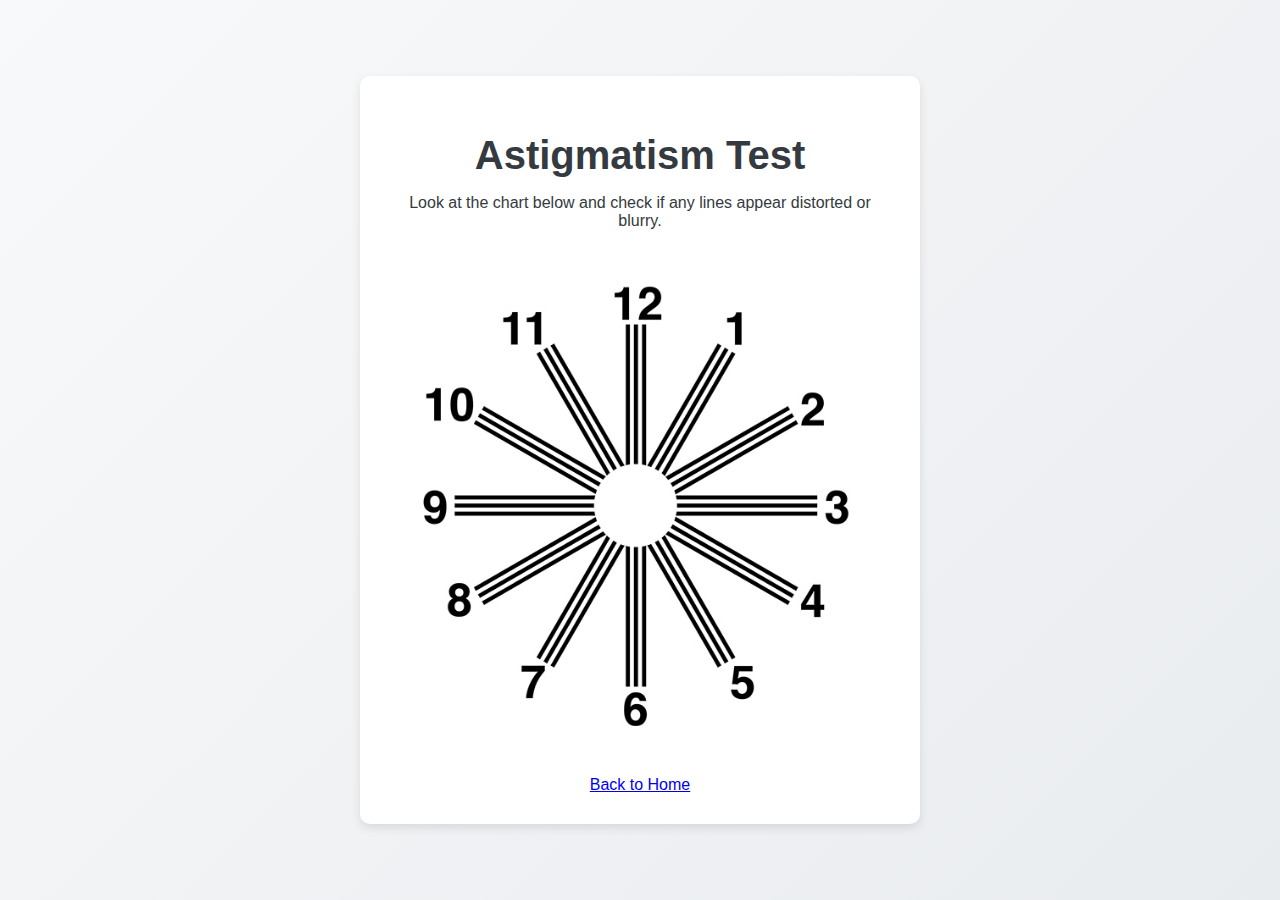
==== astigmatism-test.html @ 2bdee695 "Add files via upload" ====
<!DOCTYPE html>
<html lang="en">
<head>
    <meta charset="UTF-8">
    <meta name="viewport" content="width=device-width, initial-scale=1.0">
    <title>Astigmatism Test</title>
    <link rel="stylesheet" href="styles.css">
</head>
<body>
    <div class="container">
        <h1>Astigmatism Test</h1>
        <p>Look at the chart below and check if any lines appear distorted or blurry.</p>
        <img src="images/astigmatism-chart.jpg" alt="Astigmatism Test" style="width: 100%; max-width: 600px;">
        <br><br>
        <a href="index.html">Back to Home</a>
    </div>
</body>
</html>
---- styles.css ----
/* General Reset and Body Styling */
body {
    font-family: 'Roboto', sans-serif;
    margin: 0;
    padding: 0;
    background: linear-gradient(135deg, #f8f9fa, #e9ecef);
    color: #343a40;
    display: flex;
    justify-content: center;
    align-items: center;
    height: 100vh;
}

.container {
    text-align: center;
    background-color: white;
    padding: 30px;
    border-radius: 10px;
    box-shadow: 0 4px 10px rgba(0, 0, 0, 0.1);
    max-width: 500px;
    width: 90%;
}

/* Header and Highlight Styling */
h1 {
    font-size: 2.5em;
    margin-bottom: 10px;
}

.highlight {
    color: #007bff;
}

/* Test Buttons Styling */
.test-buttons {
    margin-top: 20px;
    margin-bottom: 30px;
}

.btn {
    display: inline-block;
    padding: 15px 25px;
    margin: 10px;
    background-color: #007bff;
    color: white;
    border-radius: 30px;
    text-decoration: none;
    font-size: 1.2em;
    transition: background-color 0.3s ease;
}

.btn:hover {
    background-color: #0056b3;
}

/* Disclaimer Section Styling */
.disclaimer {
    background-color: #fff3cd;
    padding: 15px;
    border-radius: 8px;
    color: #856404;
    font-size: 0.9em;
    border: 1px solid #ffeeba;
    text-align: left;
}

.disclaimer strong {
    font-weight: bold;
}
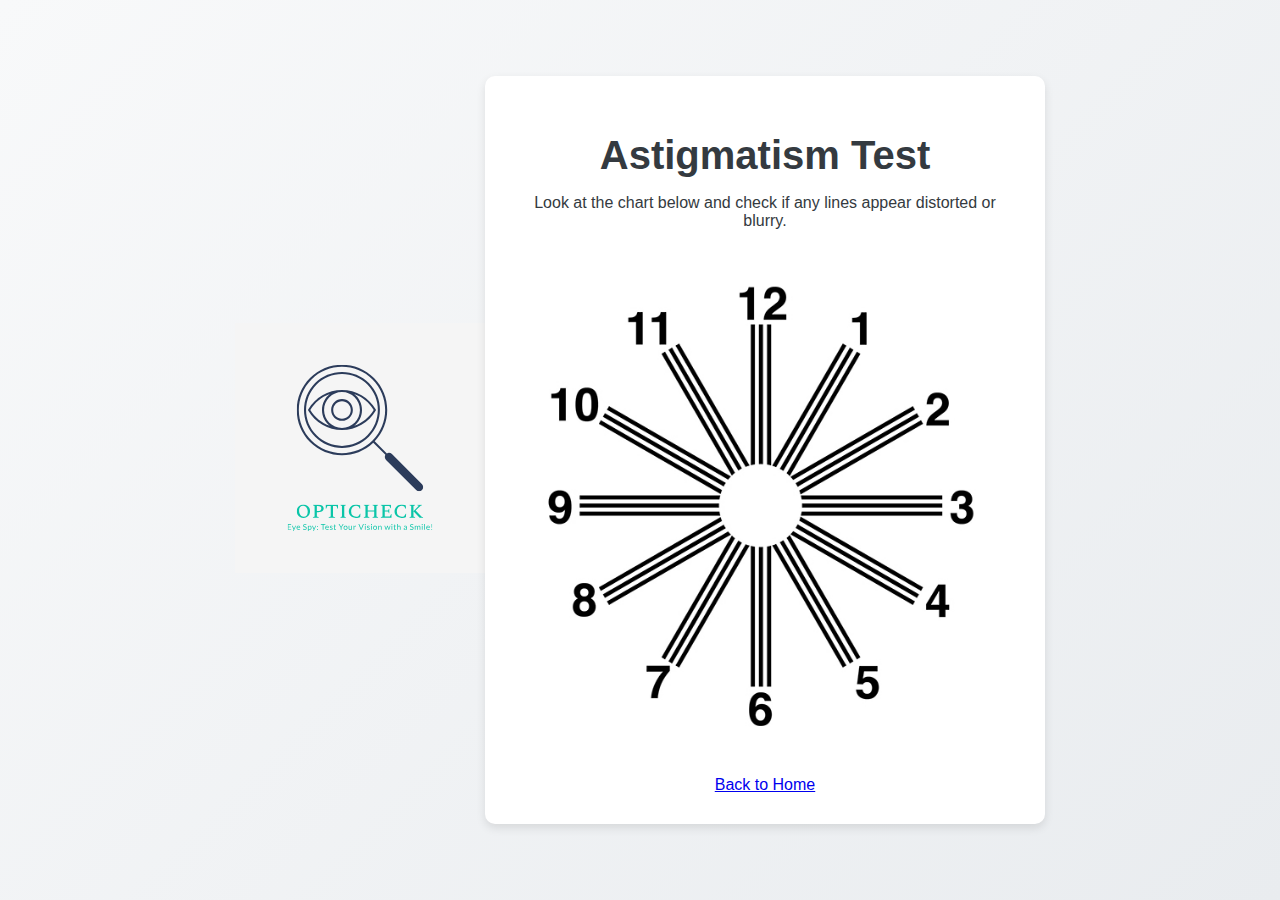
==== commit 60bac10d: "Update astigmatism-test.html" ====
--- a/astigmatism-test.html
+++ b/astigmatism-test.html
@@ -7,6 +7,12 @@
     <link rel="stylesheet" href="styles.css">
 </head>
 <body>
+    <header>
+        <a href="index.html">
+            <img src="images/logo.svg" alt="OptiCheck Logo" width="250">
+        </a>
+    </header>
+
     <div class="container">
         <h1>Astigmatism Test</h1>
         <p>Look at the chart below and check if any lines appear distorted or blurry.</p>
